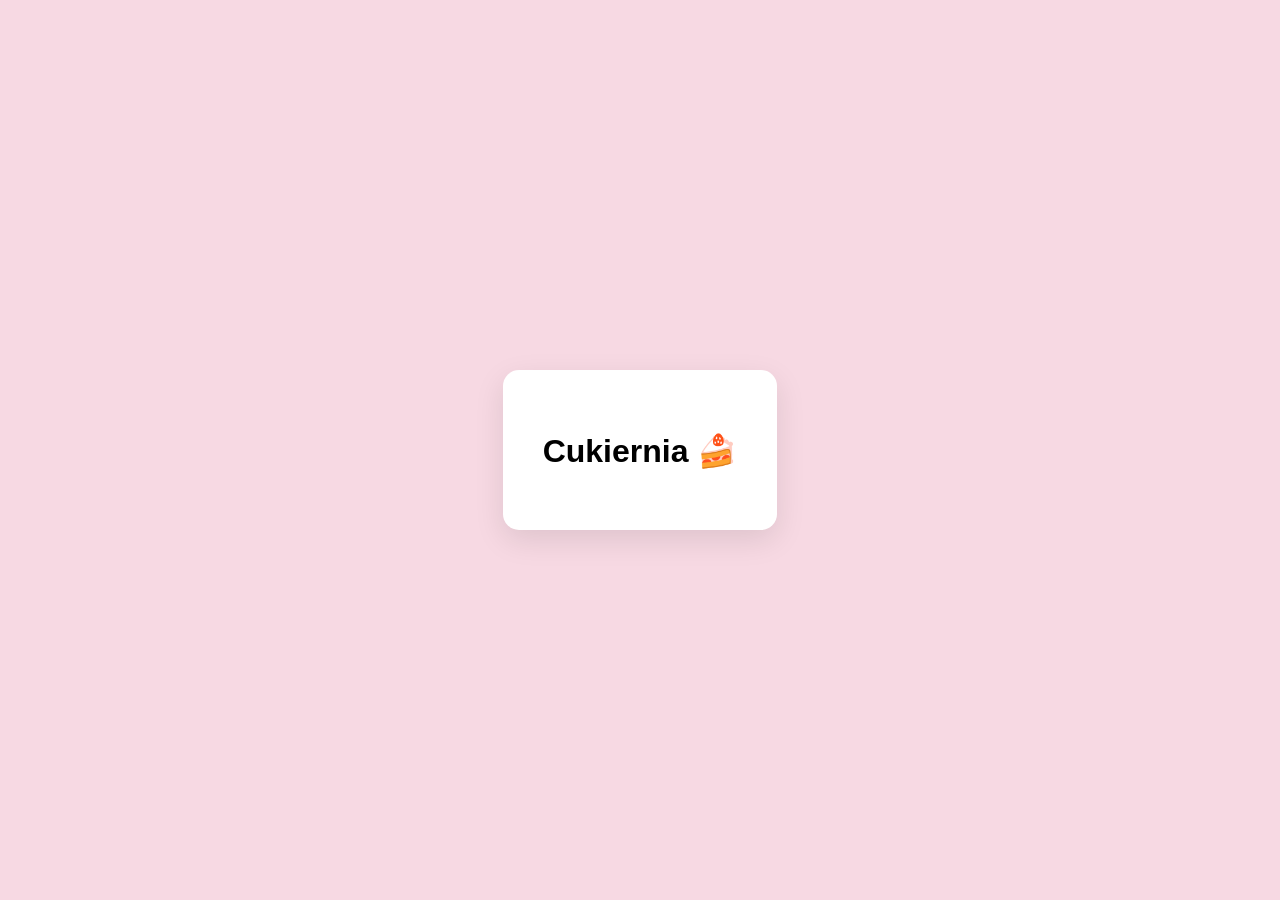
==== frontend/index.html @ 2e163cc5 "refactor: organiazed architecture" ====
<!DOCTYPE html>
<html>
<head>
    <title>Cukiernia Clicker</title>
    <link rel="stylesheet" href="style.css">
</head>

<body>
    <div class="container">
        <h1>Cukiernia 🍰</h1>
    </div>

    <script src="app.js"></script>
</body>
</html>
---- frontend/style.css ----
body {
    margin: 0;
    font-family: Arial, sans-serif;
    background: #f7d9e3;
    display: flex;
    justify-content: center;
    align-items: center;
    height: 100vh;
}

.container {
    text-align: center;
    background: white;
    padding: 40px;
    border-radius: 16px;
    box-shadow: 0 10px 30px rgba(0,0,0,0.1);
}

h1 {
    margin-bottom: 20px;
}
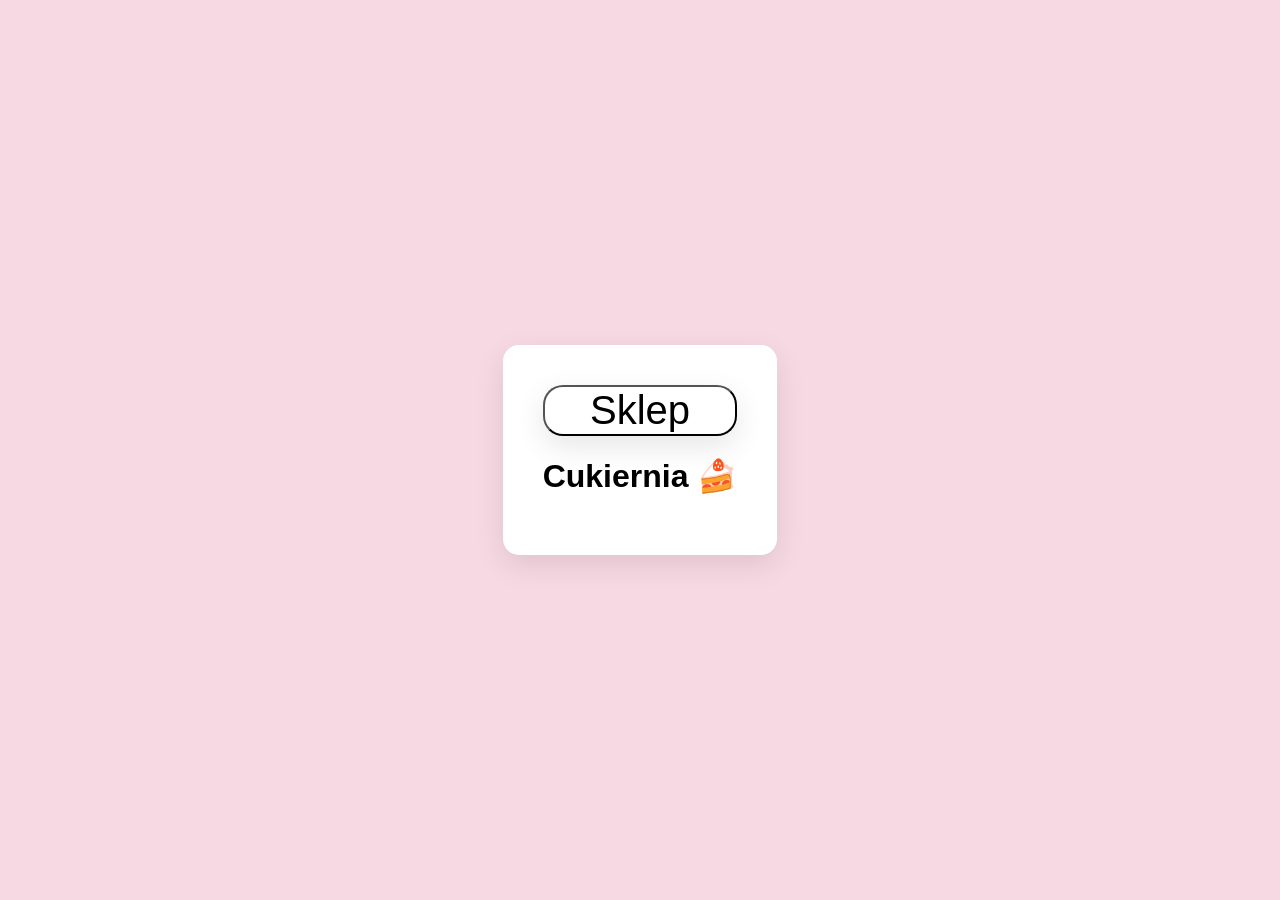
==== commit 546dc0cf: "feat/refactor" ====
--- a/frontend/index.html
+++ b/frontend/index.html
@@ -6,10 +6,13 @@
 </head>
 
 <body>
-    <div class="container">
+	<script src="app.js"></script>
+
+	<div class="container">
+		<button class="button" onclick="openShop()"> Sklep </button>
         <h1>Cukiernia 🍰</h1>
     </div>
 
-    <script src="app.js"></script>
+
 </body>
-</html>+</html>
--- a/frontend/style.css
+++ b/frontend/style.css
@@ -14,6 +14,39 @@
     padding: 40px;
     border-radius: 16px;
     box-shadow: 0 10px 30px rgba(0,0,0,0.1);
+	display: flex;
+	flex-direction: column;
+}
+
+.upgradeDiv {
+	font-size: 20px;
+    background: #f7d9e3;
+    padding: 40px;
+    border-radius: 30px;
+    box-shadow: 0 10px 30px rgba(0,0,0,0.1);
+	display: flex;
+	flex-direction: row;
+	align-items: center;
+	gap: 10px;
+}
+
+.button {
+    text-align: center;
+    background: white;
+    border-radius: 20px;
+	font-size: 40px;
+    box-shadow: 0 10px 30px rgba(0,0,0,0.1);
+	cursor: pointer;
+}
+
+.smallbutton {
+    text-align: center;
+    background: white;
+    border-radius: 12px;
+	font-size: 20px;
+	padding: 5px;
+    box-shadow: 0 10px 30px rgba(0,0,0,0.1);
+	cursor: pointer;
 }
 
 h1 {
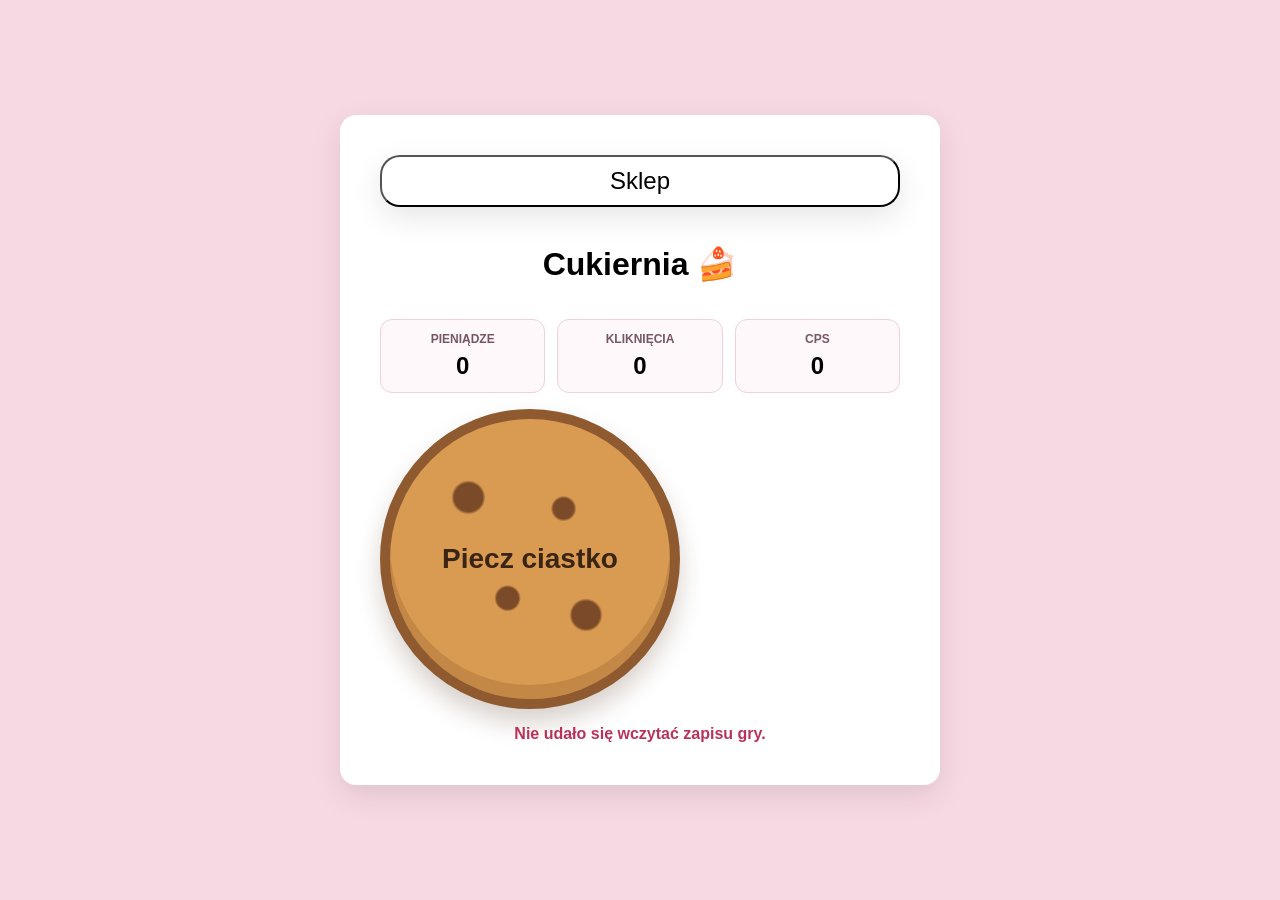
==== commit 02e268c7: "main page" ====
--- a/frontend/index.html
+++ b/frontend/index.html
@@ -1,18 +1,39 @@
-<!DOCTYPE html>
-<html>
+<!doctype html>
+<html lang="pl">
 <head>
+    <meta charset="UTF-8">
+    <meta name="viewport" content="width=device-width, initial-scale=1.0">
     <title>Cukiernia Clicker</title>
     <link rel="stylesheet" href="style.css">
 </head>
 
 <body>
-	<script src="app.js"></script>
+    <div class="container game-container">
+        <button class="button" type="button" onclick="openShop()">Sklep</button>
+        <h1>Cukiernia 🍰</h1>
 
-	<div class="container">
-		<button class="button" onclick="openShop()"> Sklep </button>
-        <h1>Cukiernia 🍰</h1>
+        <div class="statsPanel" aria-live="polite">
+            <div>
+                <span>Pieniądze</span>
+                <strong id="moneyValue">0</strong>
+            </div>
+            <div>
+                <span>Kliknięcia</span>
+                <strong id="totalClicksValue">0</strong>
+            </div>
+            <div>
+                <span>CPS</span>
+                <strong id="cookiesPerSecondValue">0</strong>
+            </div>
+        </div>
+
+        <button class="cookieButton" id="cookieButton" type="button">
+            Piecz ciastko
+        </button>
+
+        <p class="statusText" id="statusText" role="status"></p>
     </div>
 
-
+    <script src="app.js" defer></script>
 </body>
 </html>
--- a/frontend/style.css
+++ b/frontend/style.css
@@ -5,7 +5,7 @@
     display: flex;
     justify-content: center;
     align-items: center;
-    height: 100vh;
+    min-height: 100vh;
 }
 
 .container {
@@ -13,42 +13,145 @@
     background: white;
     padding: 40px;
     border-radius: 16px;
-    box-shadow: 0 10px 30px rgba(0,0,0,0.1);
-	display: flex;
-	flex-direction: column;
+    box-shadow: 0 10px 30px rgba(0, 0, 0, 0.1);
+    display: flex;
+    flex-direction: column;
+    gap: 16px;
+    max-height: 90vh;
+    overflow-y: auto;
+}
+
+.game-container {
+    width: min(520px, calc(100% - 32px));
+}
+
+.statsPanel {
+    display: grid;
+    grid-template-columns: repeat(3, 1fr);
+    gap: 12px;
+    width: 100%;
+}
+
+.statsPanel div {
+    border: 1px solid #efd0dc;
+    border-radius: 12px;
+    padding: 12px;
+    background: #fff8fb;
+}
+
+.statsPanel span {
+    display: block;
+    color: #775666;
+    font-size: 12px;
+    font-weight: 700;
+    text-transform: uppercase;
+}
+
+.statsPanel strong {
+    display: block;
+    margin-top: 6px;
+    font-size: 24px;
+}
+
+.cookieButton {
+    width: min(300px, 70vw);
+    aspect-ratio: 1;
+    border: 10px solid #8f5a2f;
+    border-radius: 50%;
+    color: #3a2413;
+    background:
+        radial-gradient(circle at 28% 28%, #7b4a28 0 5%, transparent 6%),
+        radial-gradient(circle at 62% 32%, #7b4a28 0 4%, transparent 5%),
+        radial-gradient(circle at 42% 64%, #7b4a28 0 4.5%, transparent 5.5%),
+        radial-gradient(circle at 70% 70%, #7b4a28 0 5%, transparent 6%),
+        #d99b52;
+    box-shadow:
+        inset 0 -14px 0 rgba(93, 49, 20, 0.18),
+        0 14px 24px rgba(77, 47, 23, 0.22);
+    cursor: pointer;
+    font-size: 28px;
+    font-weight: 800;
+    padding: 28px;
+}
+
+.cookieButton:disabled {
+    cursor: wait;
+    opacity: 0.7;
+}
+
+.statusText {
+    min-height: 20px;
+    margin: 0;
+    color: #b8325a;
+    font-weight: 700;
 }
 
 .upgradeDiv {
-	font-size: 20px;
+    font-size: 16px;
     background: #f7d9e3;
-    padding: 40px;
-    border-radius: 30px;
-    box-shadow: 0 10px 30px rgba(0,0,0,0.1);
-	display: flex;
-	flex-direction: row;
-	align-items: center;
-	gap: 10px;
+    padding: 16px;
+    border-radius: 20px;
+    box-shadow: 0 10px 30px rgba(0, 0, 0, 0.1);
+    display: flex;
+    flex-direction: row;
+    align-items: center;
+    justify-content: space-between;
+    gap: 16px;
+    text-align: left;
+}
+
+.upgradeContent h3 {
+    margin: 0 0 8px;
+    font-size: 20px;
+}
+
+.upgradeContent p {
+    margin: 4px 0;
+}
+
+.upgradeIcon {
+    display: inline-block;
+    font-size: 24px;
+    line-height: 1;
+    margin-right: 6px;
+    vertical-align: middle;
 }
 
 .button {
     text-align: center;
     background: white;
     border-radius: 20px;
-	font-size: 40px;
-    box-shadow: 0 10px 30px rgba(0,0,0,0.1);
-	cursor: pointer;
+    font-size: 24px;
+    padding: 10px 16px;
+    box-shadow: 0 10px 30px rgba(0, 0, 0, 0.1);
+    cursor: pointer;
 }
 
 .smallbutton {
     text-align: center;
     background: white;
     border-radius: 12px;
-	font-size: 20px;
-	padding: 5px;
-    box-shadow: 0 10px 30px rgba(0,0,0,0.1);
-	cursor: pointer;
+    font-size: 16px;
+    padding: 8px 12px;
+    box-shadow: 0 10px 30px rgba(0, 0, 0, 0.1);
+    cursor: pointer;
+    flex-shrink: 0;
 }
 
 h1 {
     margin-bottom: 20px;
 }
+
+@media (max-width: 560px) {
+    .container {
+        padding: 24px;
+    }
+
+    .statsPanel {
+        grid-template-columns: 1fr;
+    }
+
+    .cookieButton {
+        font-size: 22px;
+    }
+}
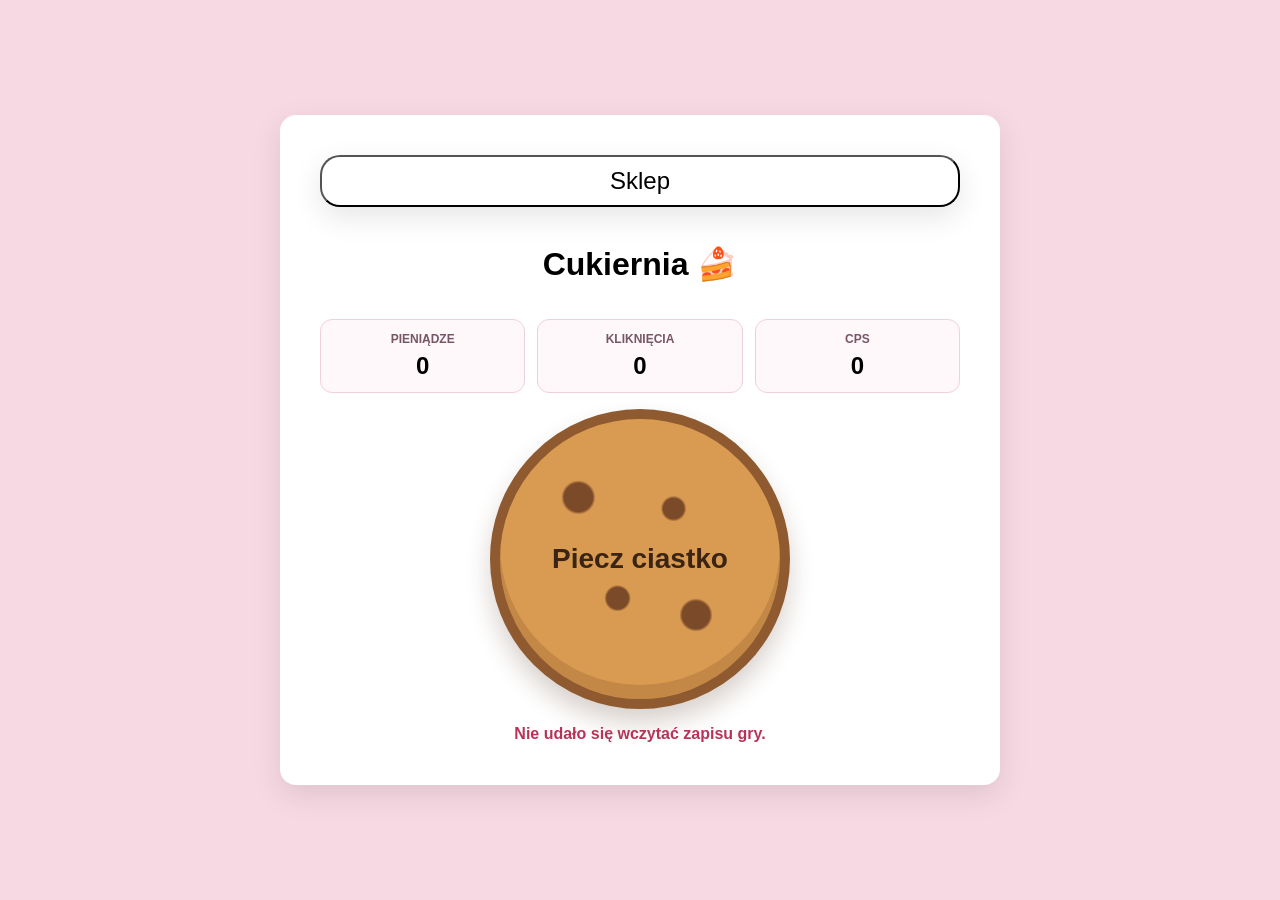
==== commit f6078e42: "DodanaAnia" ====
--- a/frontend/index.html
+++ b/frontend/index.html
@@ -27,9 +27,22 @@
             </div>
         </div>
 
-        <button class="cookieButton" id="cookieButton" type="button">
-            Piecz ciastko
-        </button>
+        <div class="cookieStage">
+            <div class="cookieSide cookieSideLeft">
+                <img
+                    class="aniaGotujeImage"
+                    id="aniaGotujeImage"
+                    alt="Ania Gotuje"
+                    hidden
+                >
+            </div>
+
+            <button class="cookieButton" id="cookieButton" type="button">
+                Piecz ciastko
+            </button>
+
+            <div class="cookieSide cookieSideRight" aria-hidden="true"></div>
+        </div>
 
         <p class="statusText" id="statusText" role="status"></p>
     </div>
--- a/frontend/style.css
+++ b/frontend/style.css
@@ -22,7 +22,7 @@
 }
 
 .game-container {
-    width: min(520px, calc(100% - 32px));
+    width: min(640px, calc(100% - 32px));
 }
 
 .statsPanel {
@@ -53,7 +53,42 @@
     font-size: 24px;
 }
 
+.cookieStage {
+    display: grid;
+    grid-template-columns: minmax(0, 1fr) auto minmax(0, 1fr);
+    align-items: center;
+    gap: 20px;
+    width: 100%;
+}
+
+.cookieSide {
+    display: flex;
+    align-items: center;
+    min-width: 0;
+}
+
+.cookieSideLeft {
+    justify-content: flex-end;
+}
+
+.cookieSideRight {
+    justify-content: flex-start;
+}
+
+.aniaGotujeImage {
+    width: min(140px, 100%);
+    max-height: 190px;
+    object-fit: contain;
+    border-radius: 18px;
+    filter: drop-shadow(0 10px 16px rgba(0, 0, 0, 0.18));
+}
+
+.aniaGotujeImage[hidden] {
+    display: none;
+}
+
 .cookieButton {
+    justify-self: center;
     width: min(300px, 70vw);
     aspect-ratio: 1;
     border: 10px solid #8f5a2f;
@@ -142,6 +177,20 @@
     margin-bottom: 20px;
 }
 
+@media (max-width: 700px) {
+    .cookieStage {
+        grid-template-columns: 1fr;
+    }
+
+    .cookieSideLeft {
+        justify-content: center;
+    }
+
+    .cookieSideRight {
+        display: none;
+    }
+}
+
 @media (max-width: 560px) {
     .container {
         padding: 24px;
